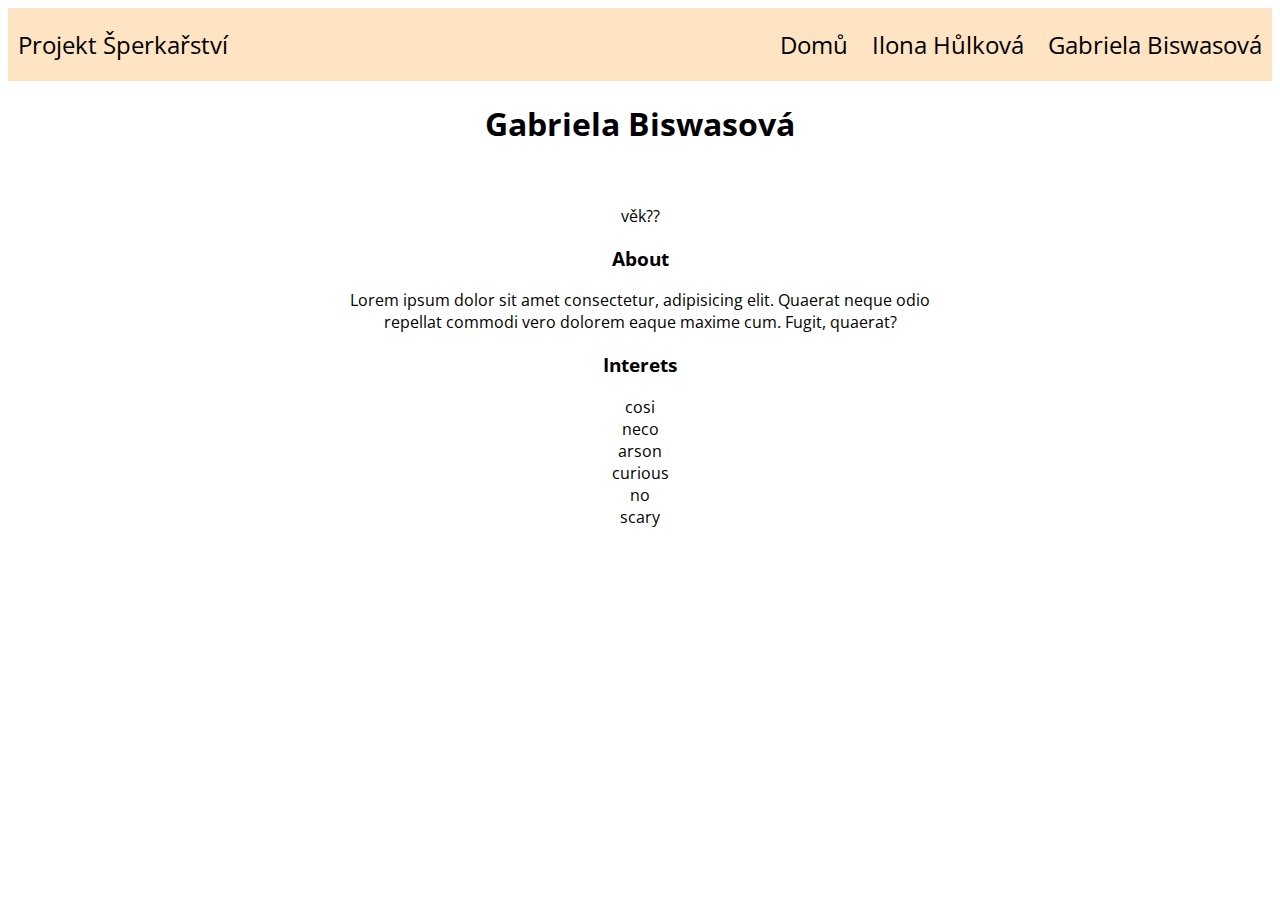
==== gb.html @ c81d272f "osnova,menu,propojeni" ====
<!DOCTYPE html>
<html lang="en">
  <head>
    <meta charset="UTF-8" />
    <meta name="viewport" content="width=device-width, initial-scale=1.0" />
    <title>Document</title>
    <link rel="stylesheet" href="styly.css" />
  </head>
  <body>
    <nav class="navbar--main">
      <div class="navbar--brand">
        <a class="navbar--item" href="index.html">Projekt Šperkařství</a>
      </div>
      <div class="navbar--btns">
        <a class="navbar--item" href="index.html">Domů</a>
        <a class="navbar--item" href="ih.html">Ilona Hůlková</a>
        <a class="navbar--item" href="gb.html">Gabriela Biswasová</a>
      </div>
    </nav>
    <main class="container">
      <header>
        <h1>Gabriela Biswasová</h1>
      </header>
      <div class="container">
        <div class="uzivatel">
          <img class="photo" src="" alt="" />
          <div class="texts">
            <p>věk??</p>
            <h3>About</h3>
            <p>
              Lorem ipsum dolor sit amet consectetur, adipisicing elit. Quaerat
              neque odio repellat commodi vero dolorem eaque maxime cum. Fugit,
              quaerat?
            </p>
          </div>
        </div>
        <h3>Interets</h3>
        <div>cosi</div>
        <div>neco</div>
        <div>arson</div>
        <div>curious</div>
        <div>no</div>
        <div>scary</div>
      </div>
    </main>
  </body>
</html>
---- styly.css ----
@import url('https://fonts.googleapis.com/css2?family=Open+Sans:wght@400;700&display=swap');

* {
  box-sizing: border-box;
}

html {
  font-family: 'Open Sans', sans-serif;
}
.container{
    max-width:600px;
    margin:auto;
    text-align:center;
}
.navbar--main{
    display:flex;
    background-color:bisque;
    padding:20px 0;
    justify-content: space-between;
}
.navbar--item{
   text-decoration: none; 
   color:black;
   font-style: bold;
   font-size:1.5em;
   margin:10px;
}
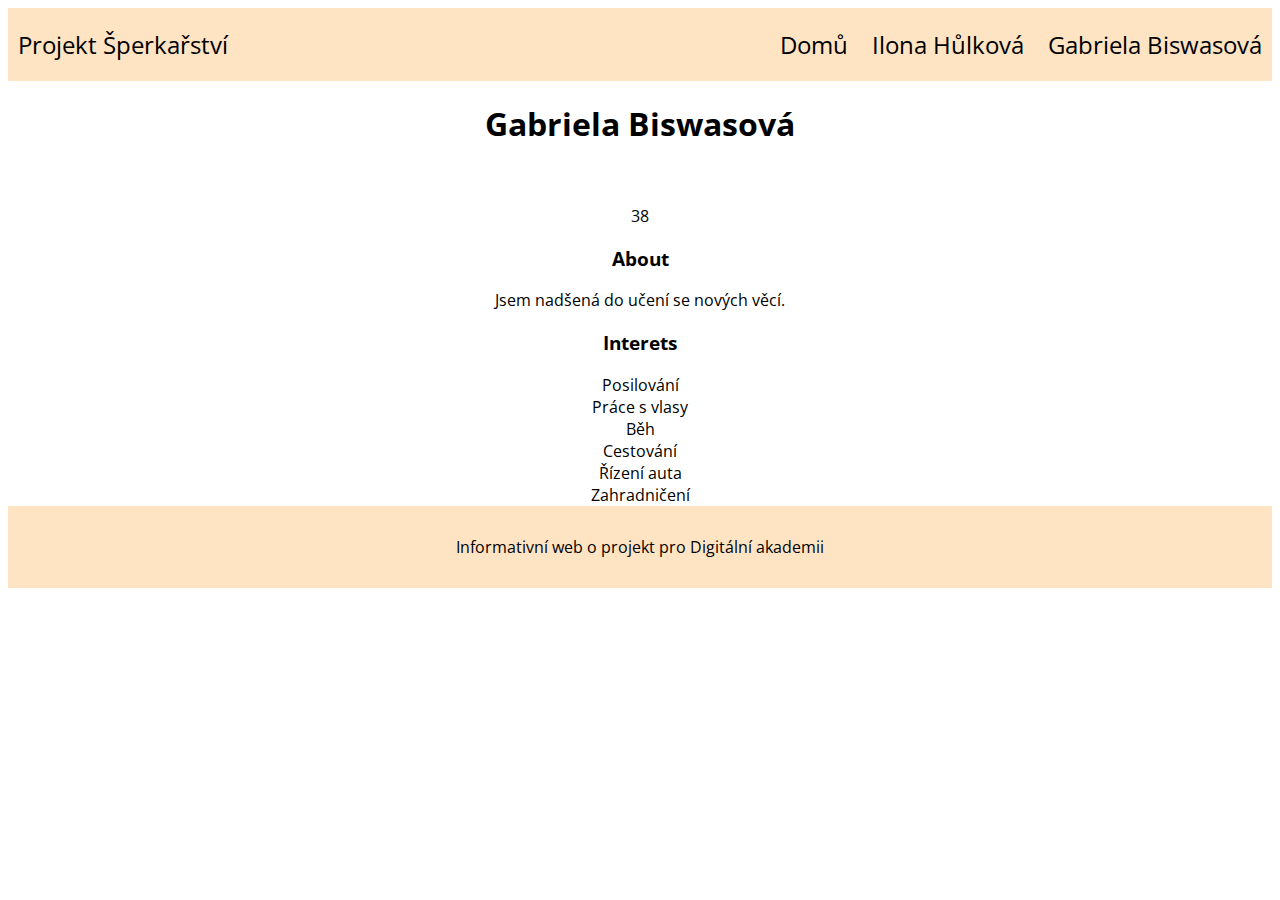
==== commit 57bc988e: "texty,footer" ====
--- a/gb.html
+++ b/gb.html
@@ -25,23 +25,24 @@
         <div class="uzivatel">
           <img class="photo" src="" alt="" />
           <div class="texts">
-            <p>věk??</p>
+            <p>38</p>
             <h3>About</h3>
             <p>
-              Lorem ipsum dolor sit amet consectetur, adipisicing elit. Quaerat
-              neque odio repellat commodi vero dolorem eaque maxime cum. Fugit,
-              quaerat?
+              Jsem nadšená do učení se nových věcí.
             </p>
           </div>
         </div>
         <h3>Interets</h3>
-        <div>cosi</div>
-        <div>neco</div>
-        <div>arson</div>
-        <div>curious</div>
-        <div>no</div>
-        <div>scary</div>
+        <div>Posilování</div>
+        <div>Práce s vlasy</div>
+        <div>Běh</div>
+        <div>Cestování</div>
+        <div>Řízení auta</div>
+        <div>Zahradničení</div>
       </div>
     </main>
   </body>
+  <footer>
+    Informativní web o projekt pro Digitální akademii
+  </footer>
 </html>
--- a/styly.css
+++ b/styly.css
@@ -25,5 +25,12 @@
    font-size:1.5em;
    margin:10px;
 }
-
-
+footer{
+  background-color: bisque;
+  padding:30px 0;
+  max-width: 100%;
+  text-align: center;
+}
+.photo{
+  border-radius: 10px;
+}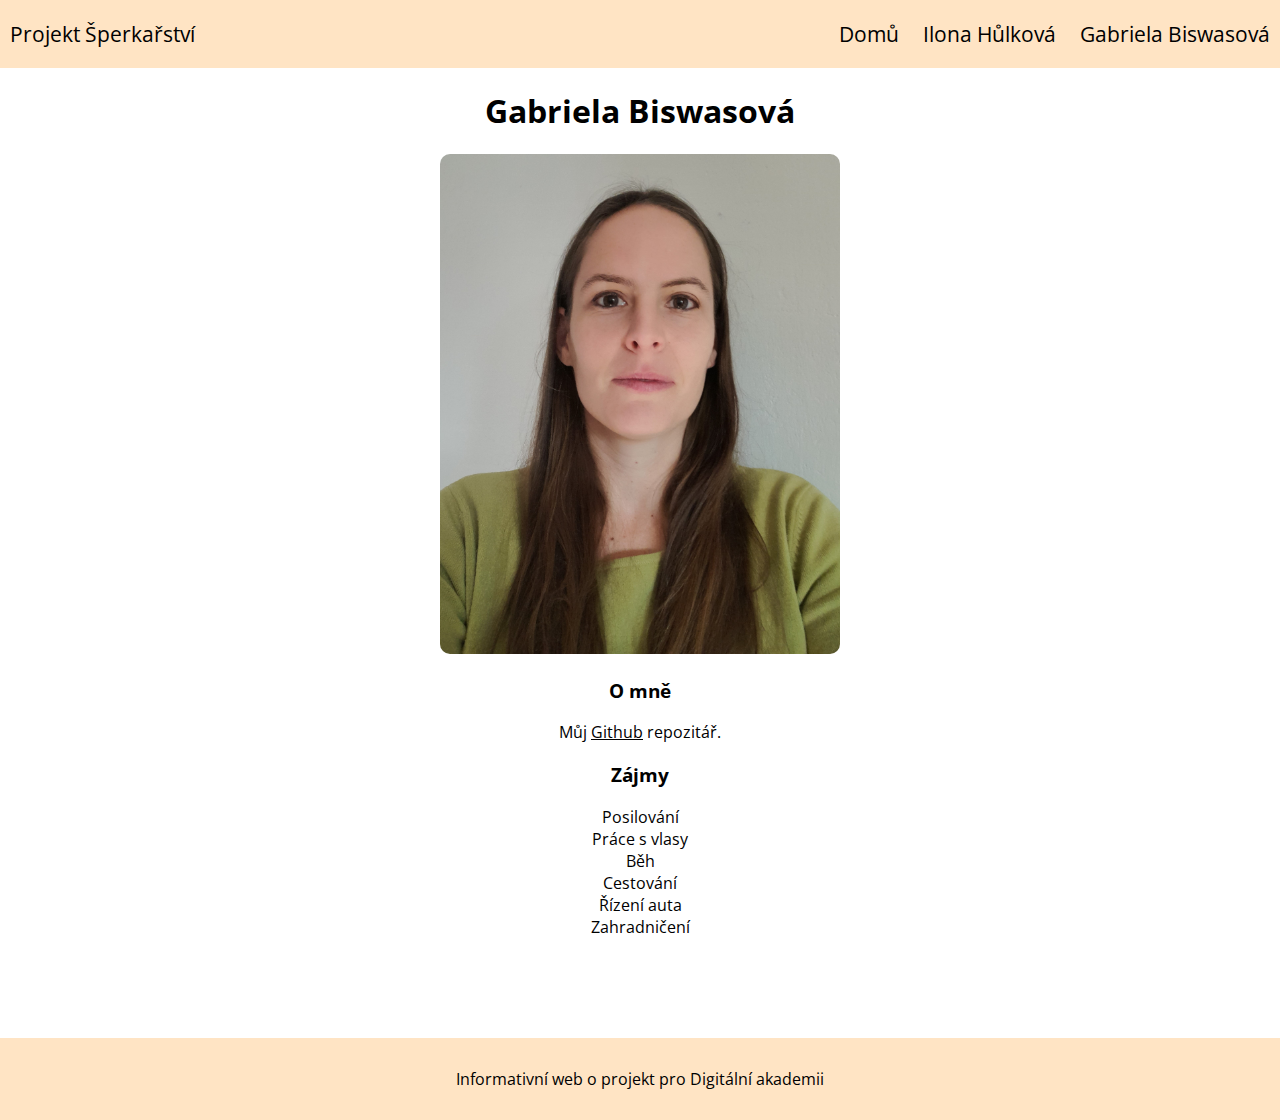
==== commit 3e65e9fa: "profilove foto gb,texty,formatovani,linky" ====
--- a/gb.html
+++ b/gb.html
@@ -23,16 +23,15 @@
       </header>
       <div class="container">
         <div class="uzivatel">
-          <img class="photo" src="" alt="" />
+          <img class="photo" height="500" src="./img/gabriela_biswasova.jpg" alt="Gabriela Biswasová" />
           <div class="texts">
-            <p>38</p>
-            <h3>About</h3>
+            <h3>O mně</h3>
             <p>
-              Jsem nadšená do učení se nových věcí.
+              Můj <a class="link" href="https://github.com/GBsws">Github</a> repozitář.
             </p>
           </div>
-        </div>
-        <h3>Interets</h3>
+        </div class="interests">
+        <h3>Zájmy</h3>
         <div>Posilování</div>
         <div>Práce s vlasy</div>
         <div>Běh</div>
--- a/styly.css
+++ b/styly.css
@@ -7,10 +7,14 @@
 html {
   font-family: 'Open Sans', sans-serif;
 }
+body{
+  margin:0px;
+}
 .container{
     max-width:600px;
     margin:auto;
     text-align:center;
+    padding-bottom: 50px;
 }
 .navbar--main{
     display:flex;
@@ -22,8 +26,13 @@
    text-decoration: none; 
    color:black;
    font-style: bold;
-   font-size:1.5em;
+   font-size:1.3em;
    margin:10px;
+}
+.link{
+  text-decoration:underline;
+  color:black;
+  font-style:bold;
 }
 footer{
   background-color: bisque;
@@ -33,4 +42,4 @@
 }
 .photo{
   border-radius: 10px;
-}+}
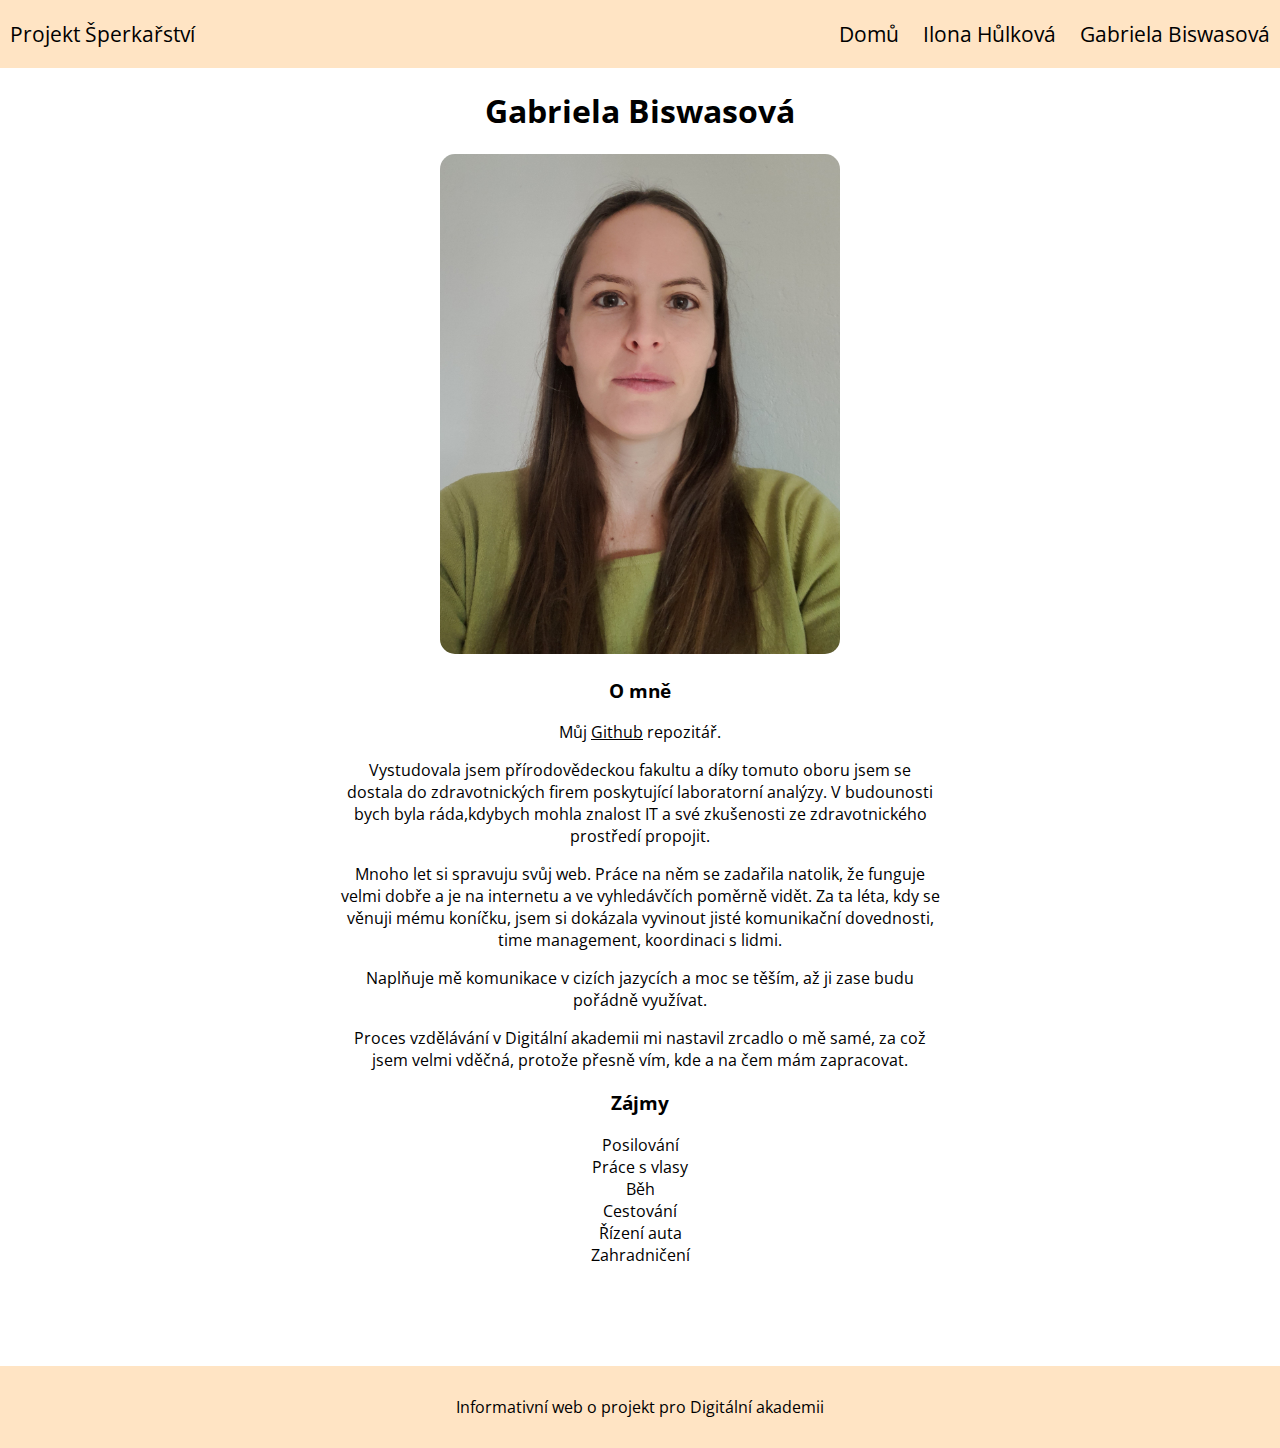
==== commit 7dd1a195: "oprava" ====
--- a/gb.html
+++ b/gb.html
@@ -29,6 +29,10 @@
             <p>
               Můj <a class="link" href="https://github.com/GBsws">Github</a> repozitář.
             </p>
+            <p>Vystudovala jsem přírodovědeckou fakultu a díky tomuto oboru jsem se dostala do zdravotnických firem poskytující laboratorní analýzy. V budounosti bych byla ráda,kdybych mohla znalost IT a své zkušenosti ze zdravotnického prostředí propojit.</p>
+            <p>Mnoho let si spravuju svůj web. Práce na něm se zadařila natolik, že funguje velmi dobře a je na internetu a ve vyhledávčích poměrně vidět. Za ta léta, kdy se věnuji mému koníčku, jsem si dokázala vyvinout jisté komunikační dovednosti, time management, koordinaci s lidmi.</p>
+            <p>Naplňuje mě komunikace v cizích jazycích a moc se těším, až ji zase budu pořádně využívat.</p>
+            <p>Proces vzdělávání v Digitální akademii mi nastavil zrcadlo o mě samé, za což jsem velmi vděčná, protože přesně vím, kde a na čem mám zapracovat.</p>
           </div>
         </div class="interests">
         <h3>Zájmy</h3>
--- a/styly.css
+++ b/styly.css
@@ -32,7 +32,25 @@
 .link{
   text-decoration:underline;
   color:black;
-  font-style:bold;
+}
+.description__wrapper{
+ max-width: 100%;
+}
+.description__detail{
+  max-width:700px;
+  margin:auto;
+  text-align:center;
+  display:flex;
+  align-content:space-between;
+}
+.description-image{
+  margin-right:2em;
+  padding:15px 0;
+  
+}
+.description__paragraph{
+  align-self:center;
+  padding-left:20px;
 }
 footer{
   background-color: bisque;
@@ -41,5 +59,5 @@
   text-align: center;
 }
 .photo{
-  border-radius: 10px;
+ border-radius: 15px;
 }
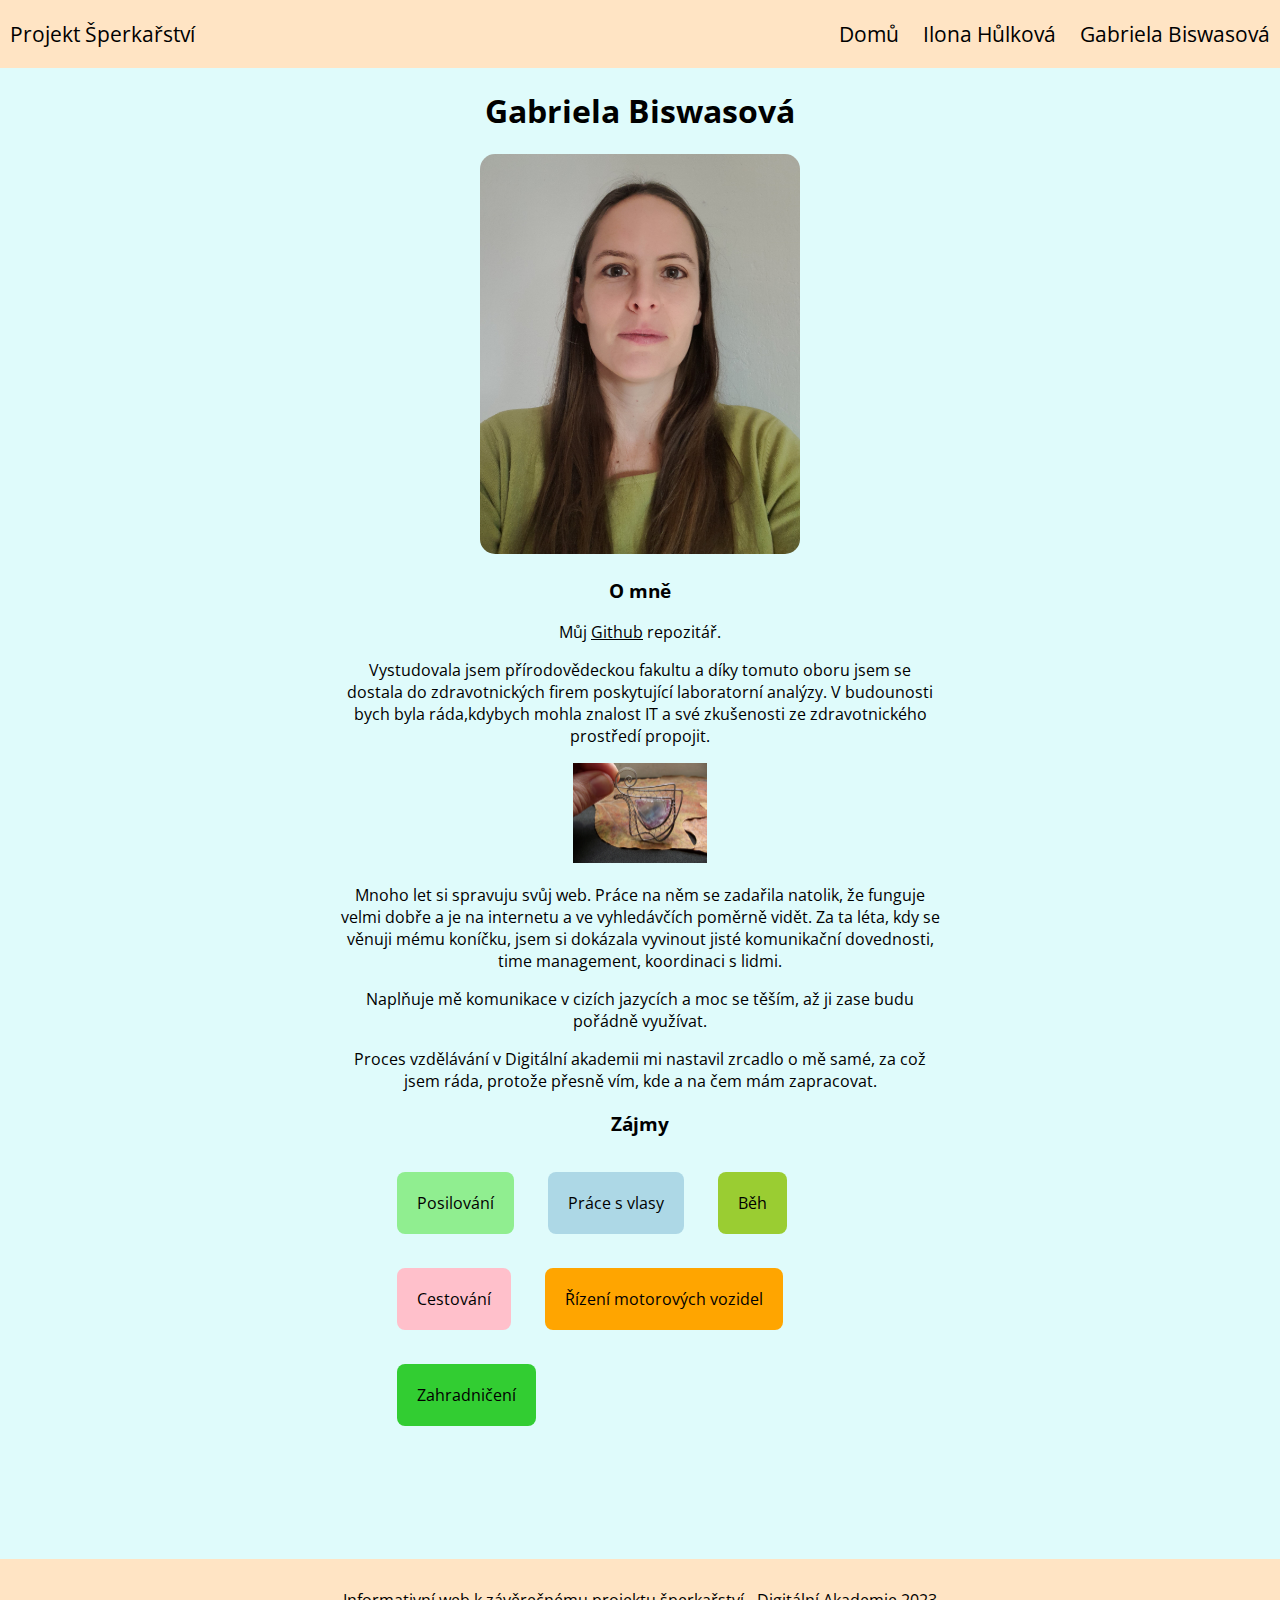
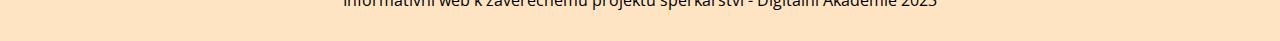
==== commit 4a767561: "background,texts,photos in text" ====
--- a/gb.html
+++ b/gb.html
@@ -23,29 +23,30 @@
       </header>
       <div class="container">
         <div class="uzivatel">
-          <img class="photo" height="500" src="./img/gabriela_biswasova.jpg" alt="Gabriela Biswasová" />
+          <img class="photo" height="400" src="./img/gabriela_biswasova.jpg" alt="Gabriela Biswasová" />
           <div class="texts">
             <h3>O mně</h3>
             <p>
               Můj <a class="link" href="https://github.com/GBsws">Github</a> repozitář.
             </p>
             <p>Vystudovala jsem přírodovědeckou fakultu a díky tomuto oboru jsem se dostala do zdravotnických firem poskytující laboratorní analýzy. V budounosti bych byla ráda,kdybych mohla znalost IT a své zkušenosti ze zdravotnického prostředí propojit.</p>
+            <img height="100" src="./img/0 (286)a.JPG" alt="">
             <p>Mnoho let si spravuju svůj web. Práce na něm se zadařila natolik, že funguje velmi dobře a je na internetu a ve vyhledávčích poměrně vidět. Za ta léta, kdy se věnuji mému koníčku, jsem si dokázala vyvinout jisté komunikační dovednosti, time management, koordinaci s lidmi.</p>
             <p>Naplňuje mě komunikace v cizích jazycích a moc se těším, až ji zase budu pořádně využívat.</p>
-            <p>Proces vzdělávání v Digitální akademii mi nastavil zrcadlo o mě samé, za což jsem velmi vděčná, protože přesně vím, kde a na čem mám zapracovat.</p>
+            <p>Proces vzdělávání v Digitální akademii mi nastavil zrcadlo o mě samé, za což jsem ráda, protože přesně vím, kde a na čem mám zapracovat.</p>
           </div>
-        </div class="interests">
-        <h3>Zájmy</h3>
-        <div>Posilování</div>
-        <div>Práce s vlasy</div>
-        <div>Běh</div>
-        <div>Cestování</div>
-        <div>Řízení auta</div>
-        <div>Zahradničení</div>
-      </div>
+          <h3>Zájmy</h3>
+          <ul>
+            <li>Posilování</li>
+            <li>Práce s vlasy</li>
+            <li>Běh</li>
+            <li>Cestování</li>
+            <li>Řízení motorových vozidel</li>
+            <li>Zahradničení</li>
+          </ul>
     </main>
   </body>
   <footer>
-    Informativní web o projekt pro Digitální akademii
+    Informativní web k závěrečnému projektu šperkařství - Digitální Akademie 2023
   </footer>
 </html>
--- a/styly.css
+++ b/styly.css
@@ -9,6 +9,8 @@
 }
 body{
   margin:0px;
+  background-color: rgb(223, 251, 251);
+  
 }
 .container{
     max-width:600px;
@@ -21,6 +23,7 @@
     background-color:bisque;
     padding:20px 0;
     justify-content: space-between;
+    
 }
 .navbar--item{
    text-decoration: none; 
@@ -42,6 +45,7 @@
   text-align:center;
   display:flex;
   align-content:space-between;
+  margin:15px 0;
 }
 .description-image{
   margin-right:2em;
@@ -61,3 +65,41 @@
 .photo{
  border-radius: 15px;
 }
+
+ul {
+  display: flex;
+  flex-wrap:wrap;
+}
+li{
+  margin: 17px;
+  padding:20px;
+  border-radius:8px;
+}
+li {
+  list-style-type: none;
+}
+
+li:nth-child(1) {
+  background-color: lightgreen;
+}
+
+li:nth-child(2) {
+  background-color: lightblue;
+}
+
+li:nth-child(3) {
+  background-color: yellowgreen;
+}
+
+li:nth-child(4) {
+  background-color: pink;
+}
+
+li:nth-child(5) {
+  background-color: orange;
+}
+
+li:nth-child(6) {
+  background-color: limegreen;
+}
+
